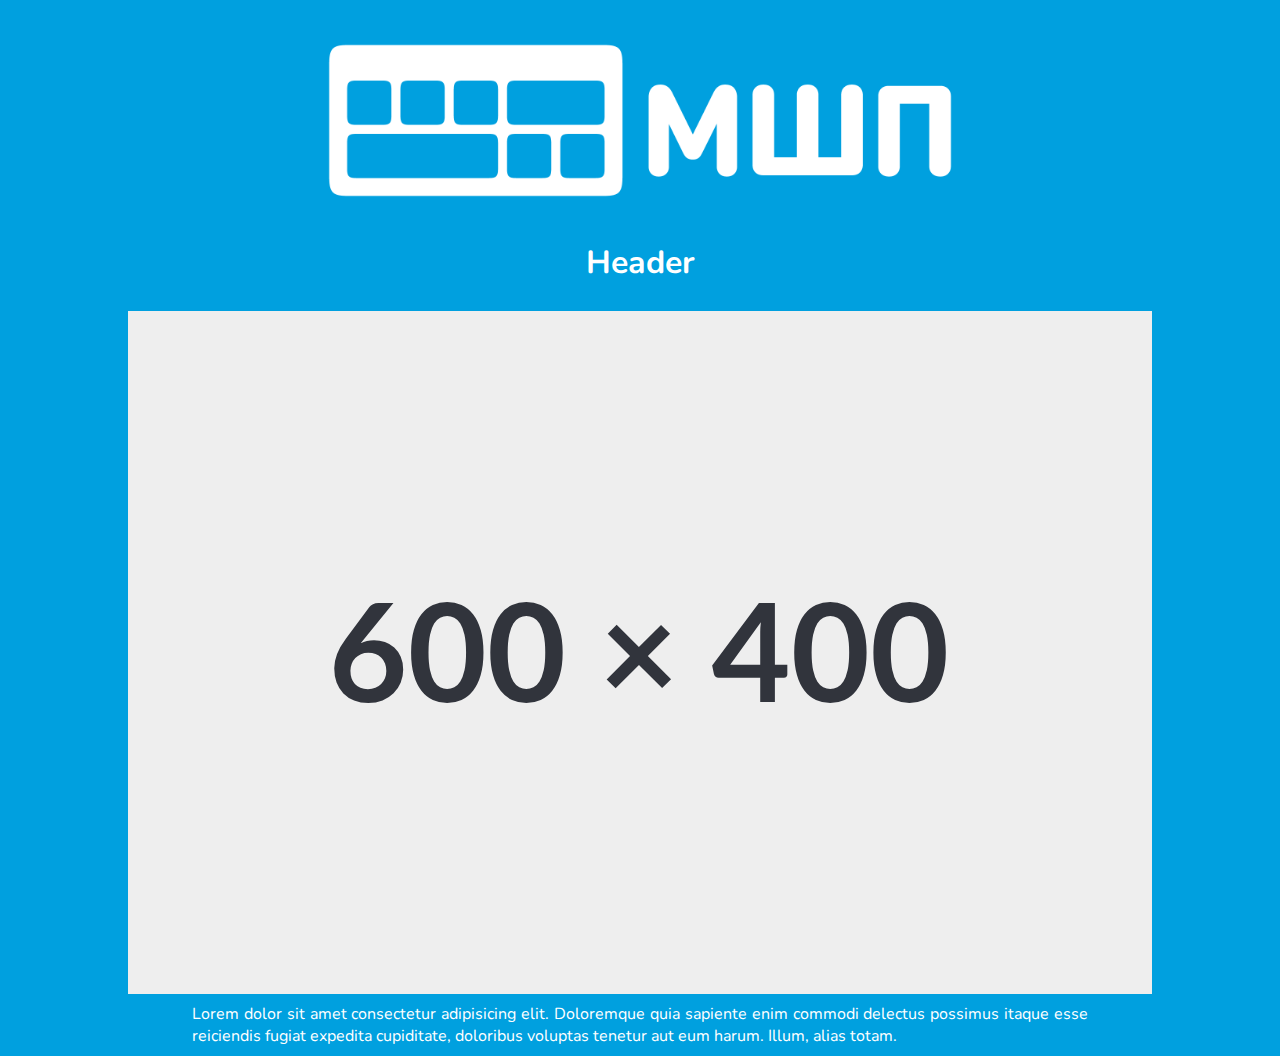
==== index.html @ 031e43b0 "1" ====
<!DOCTYPE html>
<html lang="ru">
<head>
    <meta charset="UTF-8">
    <meta http-equiv="X-UA-Compatible" content="IE=edge">
    <meta name="viewport" content="width=device-width, initial-scale=1.0">
    <title>Page 1</title>
    <link rel="stylesheet" href="style.css">
</head>
<body>
    <div class="container">
        
        <div class="content">
            <img src="assets/mshp-white.png" class="main-logo">
            <h1>Header</h1>
            <img src="assets/placeholder.svg" class = "task">
            <p>Lorem dolor sit amet consectetur adipisicing elit. Doloremque quia sapiente enim commodi delectus possimus itaque esse reiciendis fugiat expedita cupiditate, doloribus voluptas tenetur aut eum harum. Illum, alias totam.</p>    
        </div>
        
    </div>
    
</body>
</html>
---- style.css ----
@import url('https://fonts.googleapis.com/css2?family=Nunito:ital,wght@0,200..1000;1,200..1000&display=swap');




body {
    font-family: "Nunito", sans-serif;
    font-optical-sizing: auto;
    font-weight: normal;
    font-style: normal;
    font-size: 1rem;
    background-color: #00A0DF;
    color: #fff;
    margin: 0;
}


h1 {
    margin-top: 0;
    margin-bottom: 3vh;
}

h1:active {
    
    position: relative;
    animation: leftright 2s alternate infinite;
}

.button, .input-field {
    padding: 20px;
    /*margin: 10px;*/
    min-width: 20vw;
    text-align: center;
    transition: 0.1s;
    font-size: 2rem;
    box-sizing: border-box;
}

.button {
    border: #fff solid 2px;
    color: #fff;
    background-color: #002d74;
    
}

.next {
    width: 80vw;
    margin: 2vh auto;
}

.button:active {
    transform: scale(0.99);
    transition: 0.1s;
}

.input-field {
    border: #002d74 solid 2px;
    color: #002d74;
    background-color: #fff;
}

.answer-contain {
    display: flex;
    align-items: stretch;
    justify-content: center;
    width: 70vw;
}

p {
    text-align: justify;
    width: 70vw;
    margin-top: 1vh;
    margin-bottom: 1vh;
}

.story {
    margin-top: 2vh;
    margin-bottom: 2vh;
    font-style: italic;
}

.container, .content, .answer {
    display: flex;
    flex-direction: column;
    align-items: center;
}

.answer * {
    margin: 1vh auto;
}

.container {
    justify-content: space-between;
    height: 100vh;
}


.btn-container {
    display: flex;
    margin: 10vh auto;
    
}

.main-logo {
    width: 50vw;
    margin-top: 4vh;
    margin-bottom: 4vh;
}

.stretch {
    flex-grow: 1; 
  }

.task {
    width: 80vw;
    margin: auto;
}

@keyframes hint {
    0% {
        
        opacity: 0;
    }
    90% {
        opacity: 0.1;
    }
    100% {
        opacity: 1;

    }
}
.clock {
    display:flex;
    align-items: center;
    justify-content: center;
    width: 50vw;
    height: 50vw;
    border-radius: 10000%;
    background-color: #fff;
    
}
.clock::before {
    content: "";
    background-image: url('assets/clock.svg');
    background-repeat: no-repeat;
  
    position: absolute;
    z-index: 1;
  
    width: 50vw;
    height: 50vw;
    animation: hint 350s;
    left:50%;
    margin-left: -25vw;
    
}

.arrow {
    /*background: linear-gradient(180deg, rgba(14,0,255,1) 0%,rgba(255,0,0,1) 100%);*/
    height: 70%;
    width: 10%;
    position: absolute;
    transition: 0.5s;
    background-size: contain;
    background-position: center;
    background-repeat: no-repeat;
}


#arrowhour {
    background-image: url("assets/arrow-01.png");
}
#arrowmin {
    background-image: url("assets/arrow-02.png");
}

/*.clock:hover .arrow{
    transform: rotate(90deg);
}*/

.correhour {
    transform: rotate(180deg);
}

.corremin {
    transform: rotate(180deg) scaleY(1.25);
   
}
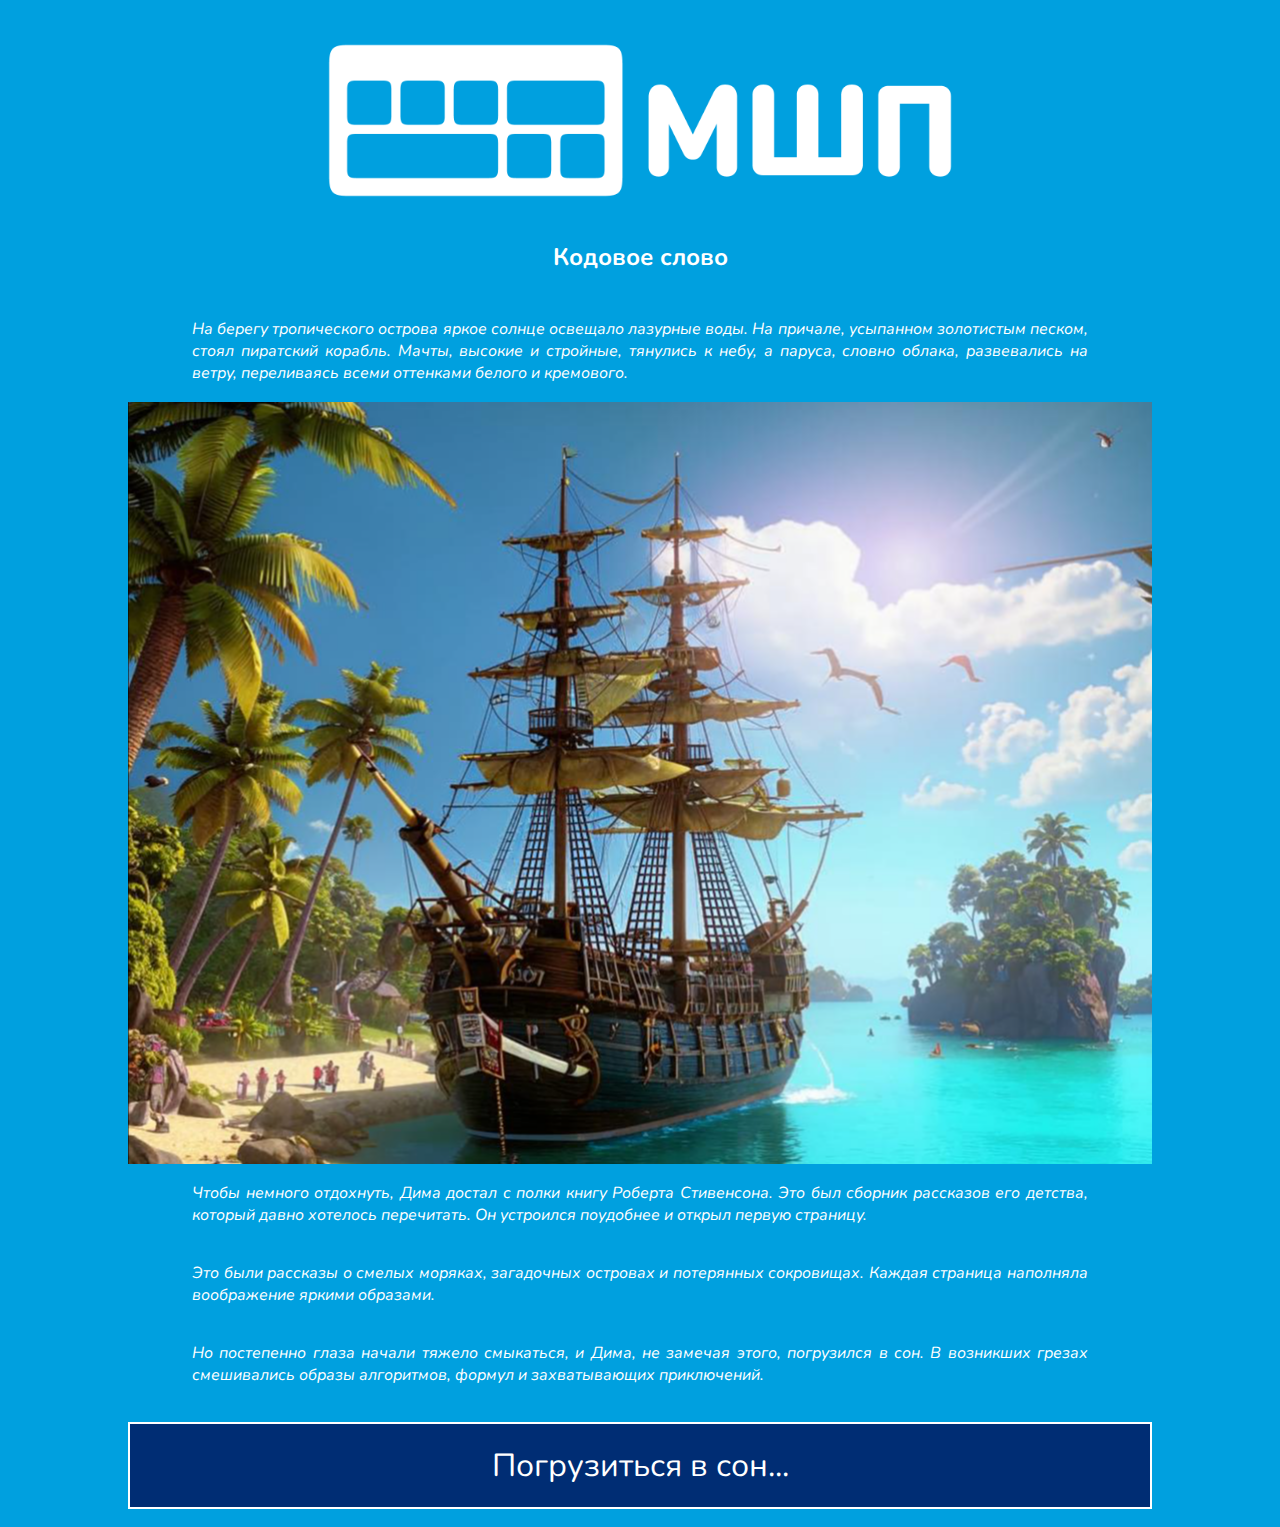
==== commit c2588e60: "1" ====
--- a/index.html
+++ b/index.html
@@ -1,23 +1,40 @@
 <!DOCTYPE html>
 <html lang="ru">
-<head>
-    <meta charset="UTF-8">
-    <meta http-equiv="X-UA-Compatible" content="IE=edge">
-    <meta name="viewport" content="width=device-width, initial-scale=1.0">
+  <head>
+    <meta charset="UTF-8" />
+    <meta http-equiv="X-UA-Compatible" content="IE=edge" />
+    <meta name="viewport" content="width=device-width, initial-scale=1.0" />
     <title>Page 1</title>
-    <link rel="stylesheet" href="style.css">
-</head>
-<body>
+    <link rel="stylesheet" href="style.css" />
+  </head>
+  <body>
     <div class="container">
+      <div class="content">
+        <img src="assets/mshp-white.png" class="main-logo" />
+        <h1>Кодовое слово</h1>
+
+        <p class="story">
+            На берегу тропического острова яркое солнце освещало лазурные воды. На причале, усыпанном золотистым песком, стоял пиратский корабль. Мачты, высокие и стройные, тянулись к небу, а паруса, словно облака, развевались на ветру, переливаясь всеми оттенками белого и кремового. 
+        </p>
+        <img src="assets/image1.png" class="task" />
+        <p class="story">
+          Чтобы немного отдохнуть, Дима достал с полки книгу Роберта Стивенсона.
+          Это был сборник рассказов его детства, который давно хотелось
+          перечитать. Он устроился поудобнее и открыл первую страницу.
+        </p>
+
+        <p class="story">
+          Это были рассказы о смелых моряках, загадочных островах и потерянных
+          сокровищах. Каждая страница наполняла воображение яркими образами.
+        </p>
         
-        <div class="content">
-            <img src="assets/mshp-white.png" class="main-logo">
-            <h1>Header</h1>
-            <img src="assets/placeholder.svg" class = "task">
-            <p>Lorem dolor sit amet consectetur adipisicing elit. Doloremque quia sapiente enim commodi delectus possimus itaque esse reiciendis fugiat expedita cupiditate, doloribus voluptas tenetur aut eum harum. Illum, alias totam.</p>    
-        </div>
-        
+        <p class="story">
+          Но постепенно глаза начали тяжело смыкаться, и Дима, не замечая этого,
+          погрузился в сон. В возникших грезах смешивались образы алгоритмов,
+          формул и захватывающих приключений.
+        </p>
+        <a class="button next" href="index.html">Погрузиться в сон...</a>
+      </div>
     </div>
-    
-</body>
-</html>+  </body>
+</html>
--- a/style.css
+++ b/style.css
@@ -18,6 +18,9 @@
 h1 {
     margin-top: 0;
     margin-bottom: 3vh;
+    text-align:center;
+    width: 70vw;
+    font-size: 1.5rem;
 }
 
 h1:active {
@@ -43,9 +46,23 @@
     
 }
 
+@keyframes action {
+    0% {
+        transform: scale(1);
+    }
+    100% {
+        transform: scale(1.1);
+    }
+}
+
 .next {
     width: 80vw;
     margin: 2vh auto;
+    text-decoration: none;
+    animation: action alternate-reverse infinite 2s;
+}
+.next:visited {
+    color: #fff;
 }
 
 .button:active {
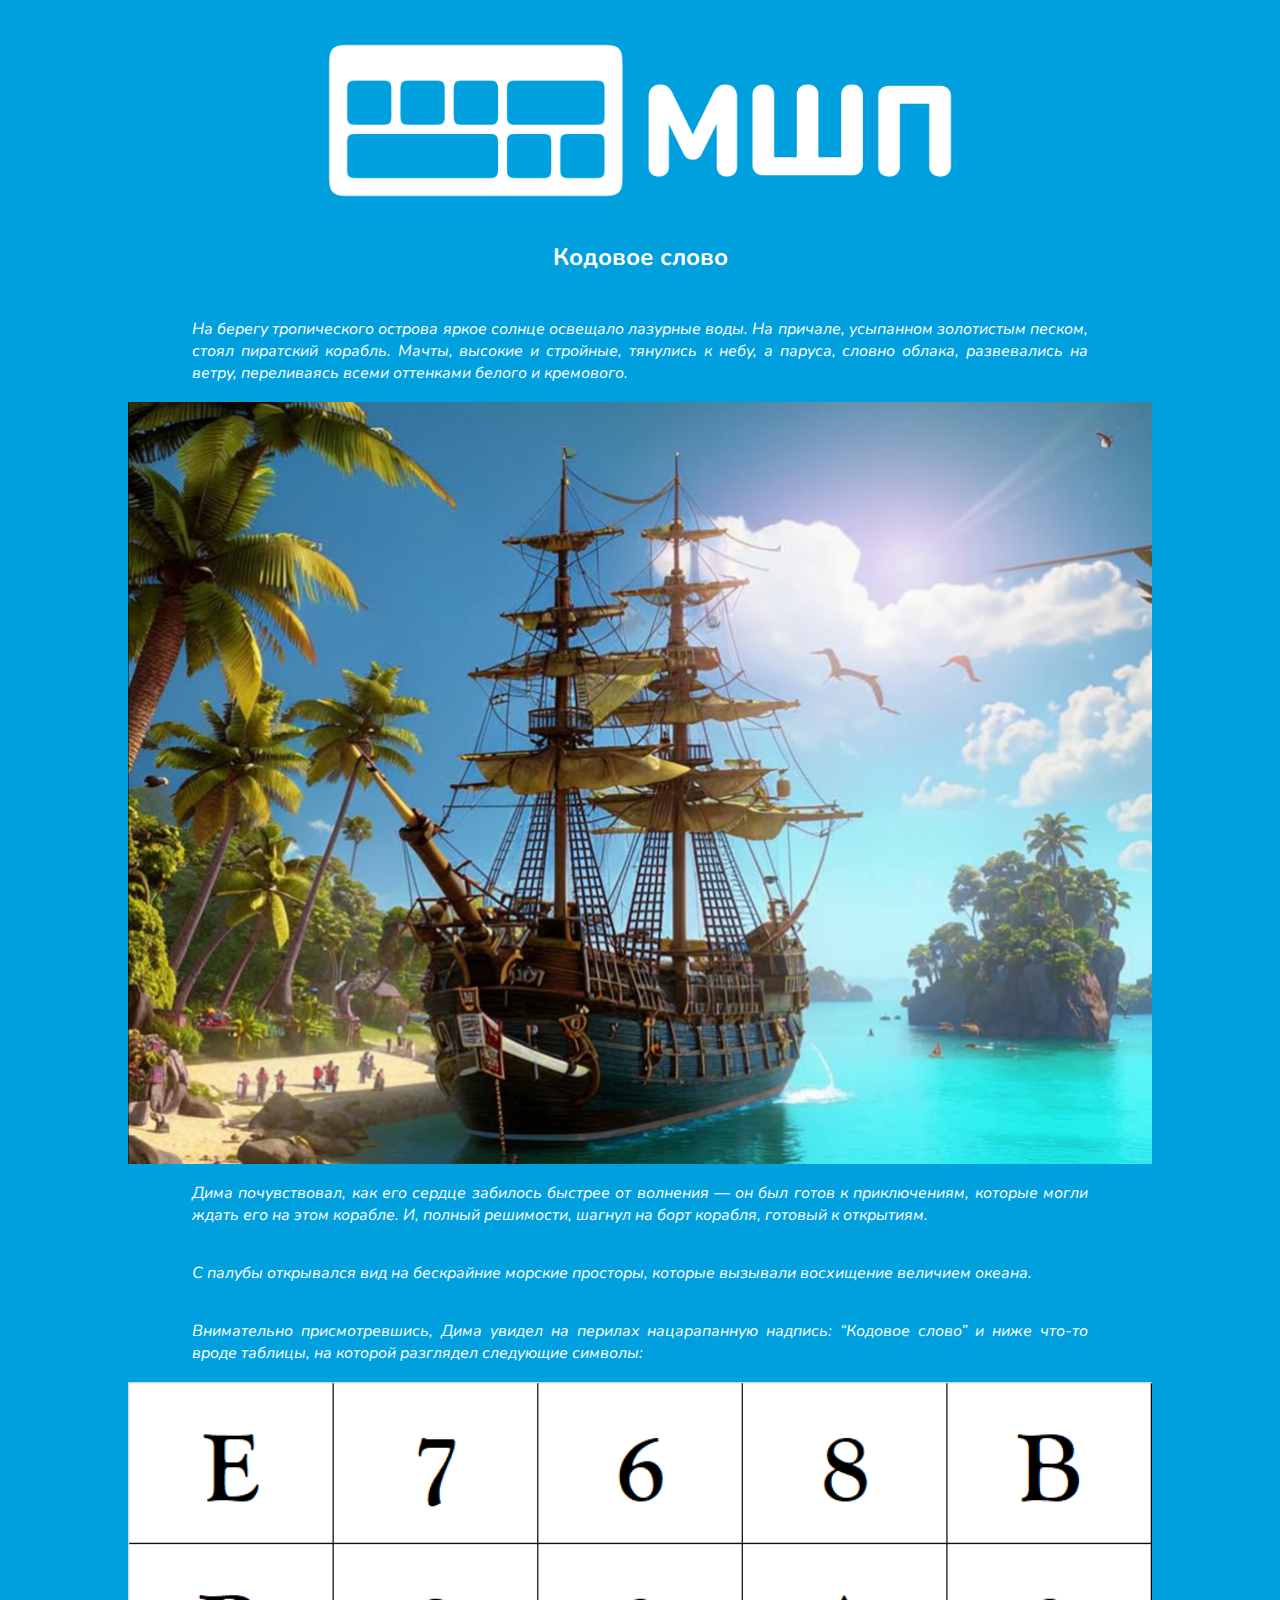
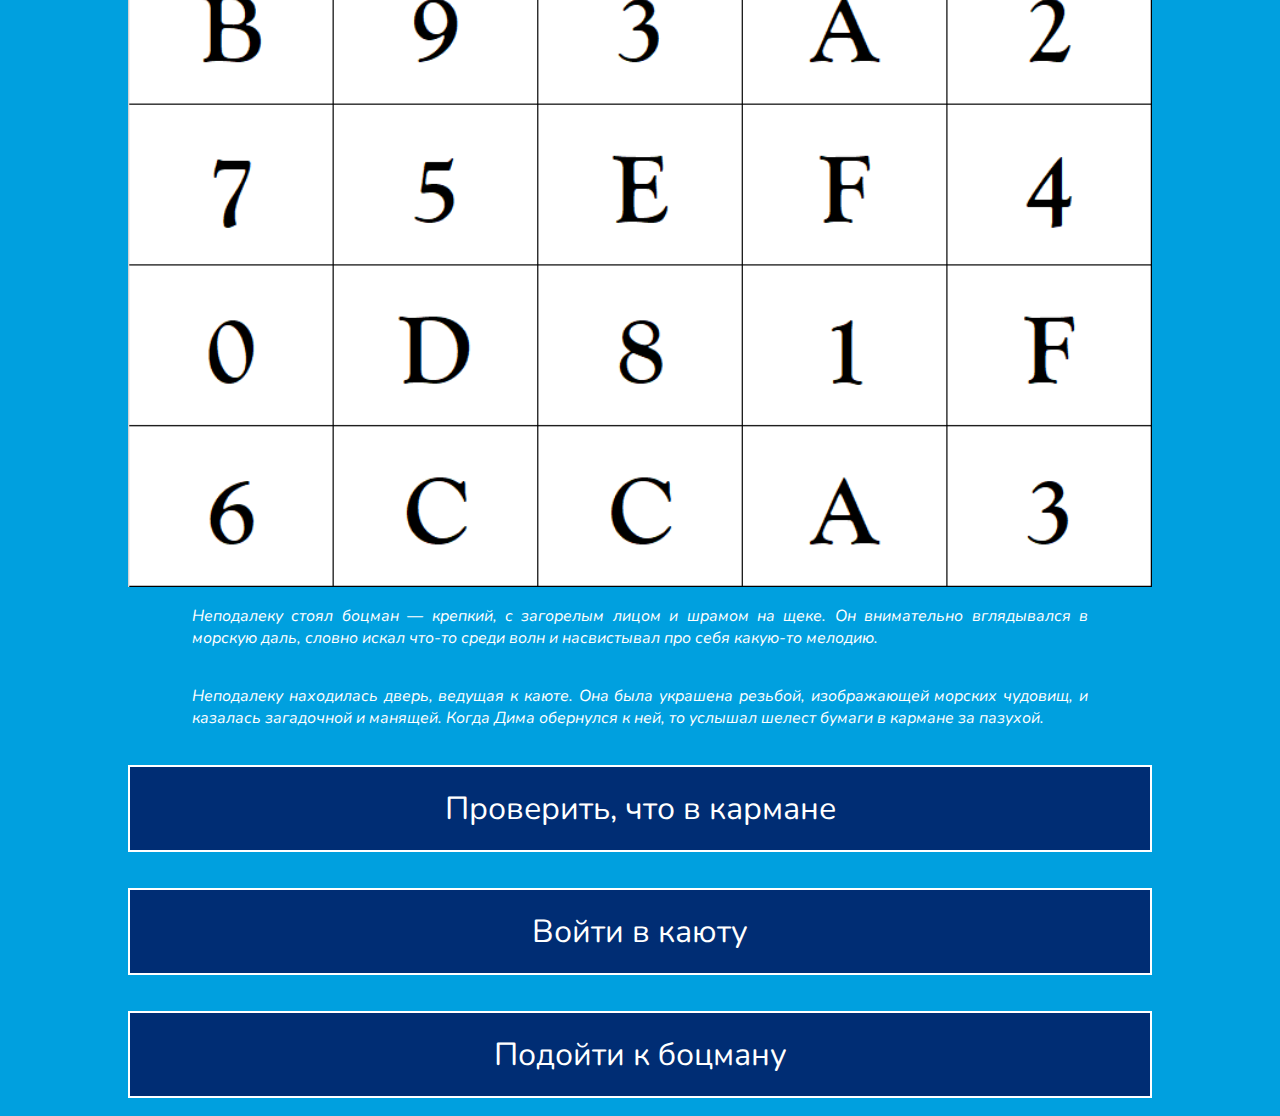
==== commit 8693191b: "1" ====
--- a/index.html
+++ b/index.html
@@ -17,23 +17,27 @@
             На берегу тропического острова яркое солнце освещало лазурные воды. На причале, усыпанном золотистым песком, стоял пиратский корабль. Мачты, высокие и стройные, тянулись к небу, а паруса, словно облака, развевались на ветру, переливаясь всеми оттенками белого и кремового. 
         </p>
         <img src="assets/image1.png" class="task" />
+        
         <p class="story">
-          Чтобы немного отдохнуть, Дима достал с полки книгу Роберта Стивенсона.
-          Это был сборник рассказов его детства, который давно хотелось
-          перечитать. Он устроился поудобнее и открыл первую страницу.
-        </p>
-
-        <p class="story">
-          Это были рассказы о смелых моряках, загадочных островах и потерянных
-          сокровищах. Каждая страница наполняла воображение яркими образами.
+            Дима почувствовал, как его сердце забилось быстрее от волнения — он был готов к приключениям, которые могли ждать его на этом корабле. И, полный решимости, шагнул на борт корабля, готовый к открытиям.
         </p>
         
         <p class="story">
-          Но постепенно глаза начали тяжело смыкаться, и Дима, не замечая этого,
-          погрузился в сон. В возникших грезах смешивались образы алгоритмов,
-          формул и захватывающих приключений.
+            С палубы открывался вид на бескрайние морские просторы, которые вызывали восхищение величием океана. 
         </p>
-        <a class="button next" href="index.html">Погрузиться в сон...</a>
+        <p class="story">
+            Внимательно присмотревшись, Дима увидел на перилах нацарапанную надпись: “Кодовое слово” и ниже что-то вроде таблицы, на которой разглядел следующие символы:
+        </p>
+        <img src="assets/image2.png" class="task" />
+        <p class="story">
+            Неподалеку стоял боцман — крепкий, с загорелым лицом и шрамом на щеке. Он внимательно вглядывался в морскую даль, словно искал что-то среди волн и насвистывал про себя какую-то мелодию.
+        </p>
+        <p class="story">
+            Неподалеку находилась дверь, ведущая к каюте. Она была украшена резьбой, изображающей морских чудовищ, и казалась загадочной и манящей. Когда Дима обернулся к ней, то услышал шелест бумаги в кармане за пазухой.
+        </p>
+        <a id = "anchor" class="button next" href="page-1.html">Проверить, что в кармане</a>
+        <a class="button next" href="page-2.html">Войти в каюту</a>
+        <a class="button next" href="page-3.html">Подойти к боцману</a>
       </div>
     </div>
   </body>
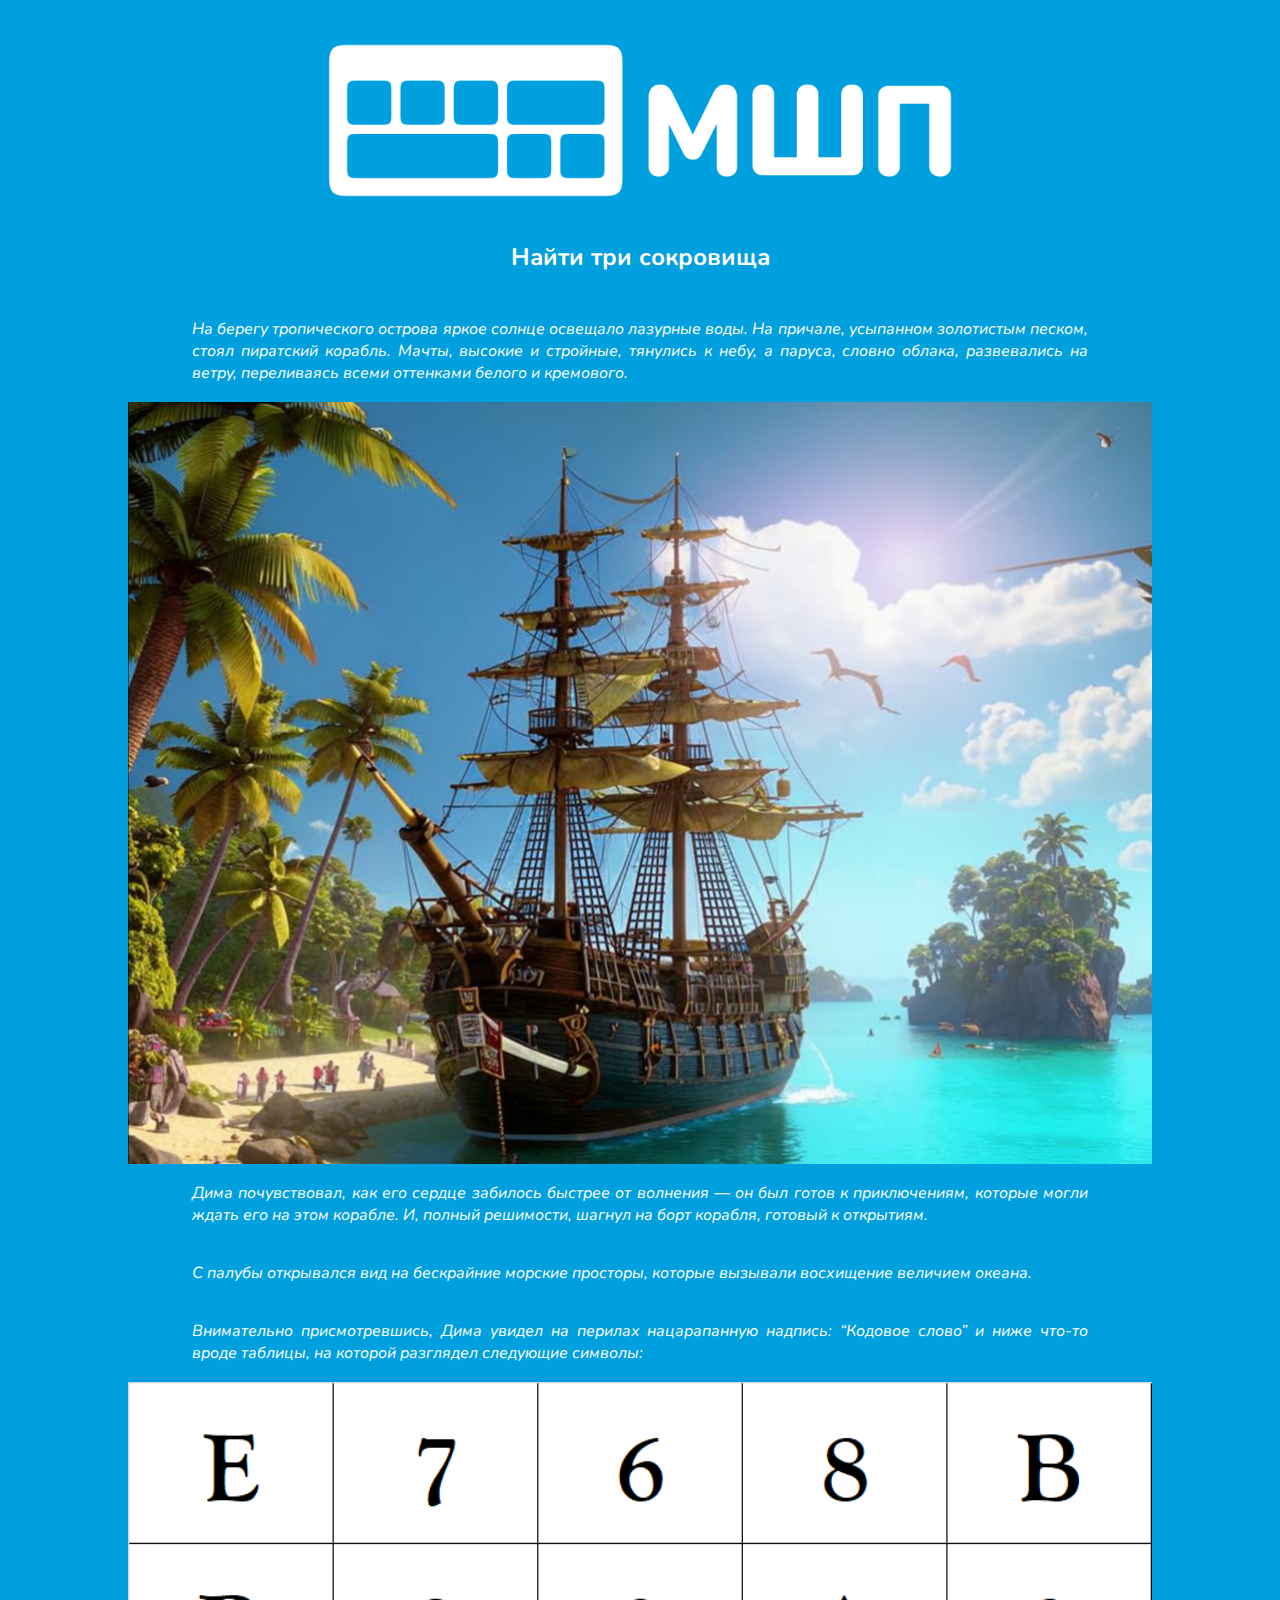
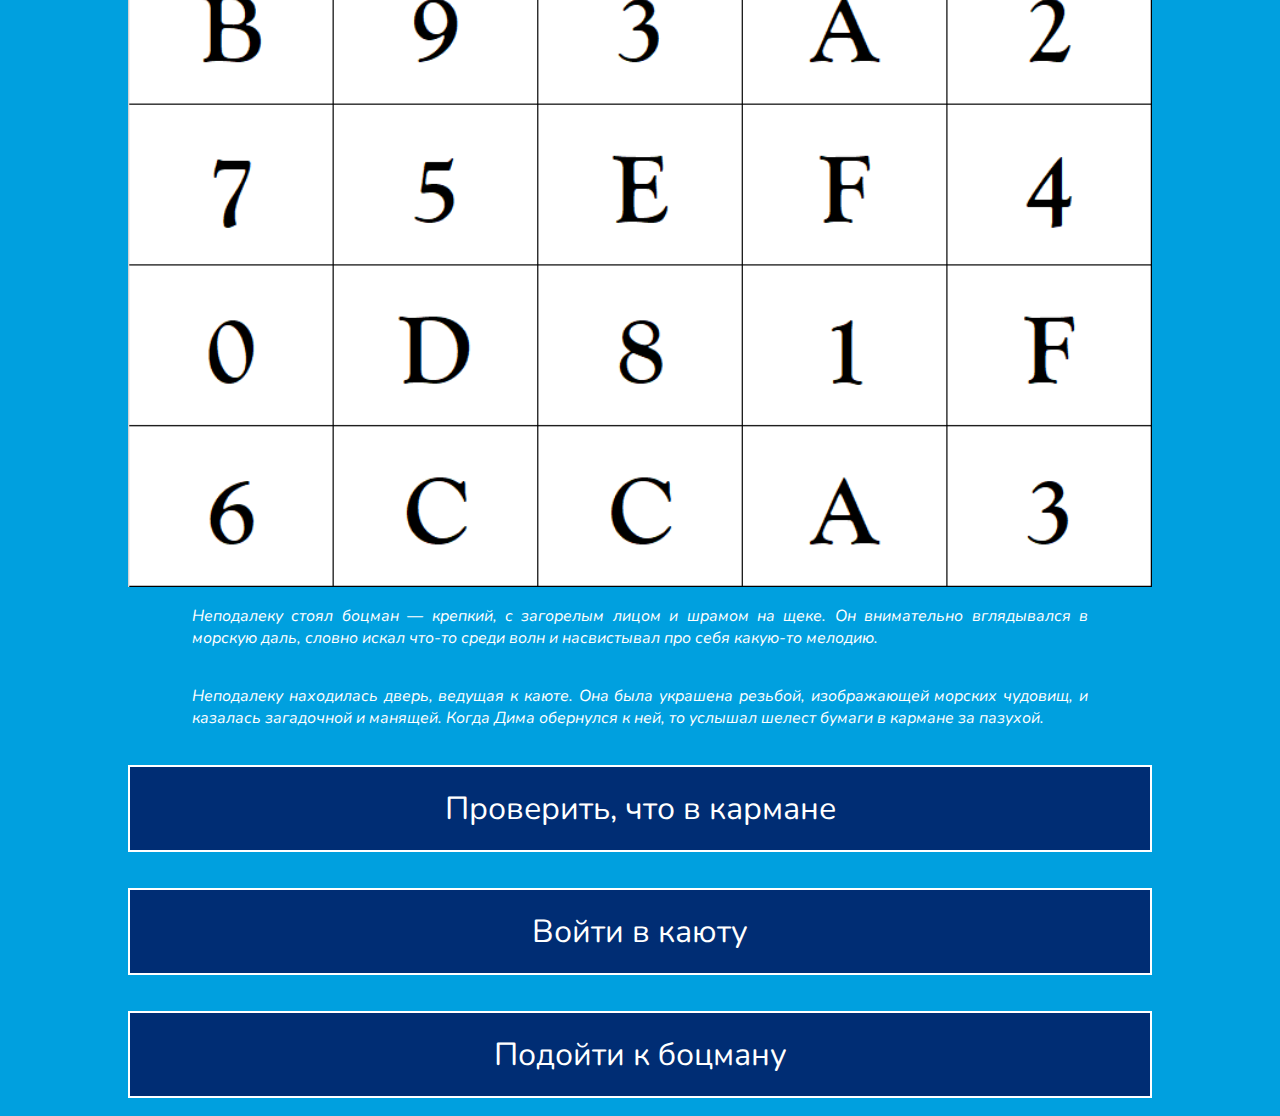
==== commit 24fea49d: "1" ====
--- a/index.html
+++ b/index.html
@@ -11,7 +11,7 @@
     <div class="container">
       <div class="content">
         <img src="assets/mshp-white.png" class="main-logo" />
-        <h1>Кодовое слово</h1>
+        <h1>Найти три сокровища</h1>
 
         <p class="story">
             На берегу тропического острова яркое солнце освещало лазурные воды. На причале, усыпанном золотистым песком, стоял пиратский корабль. Мачты, высокие и стройные, тянулись к небу, а паруса, словно облака, развевались на ветру, переливаясь всеми оттенками белого и кремового. 
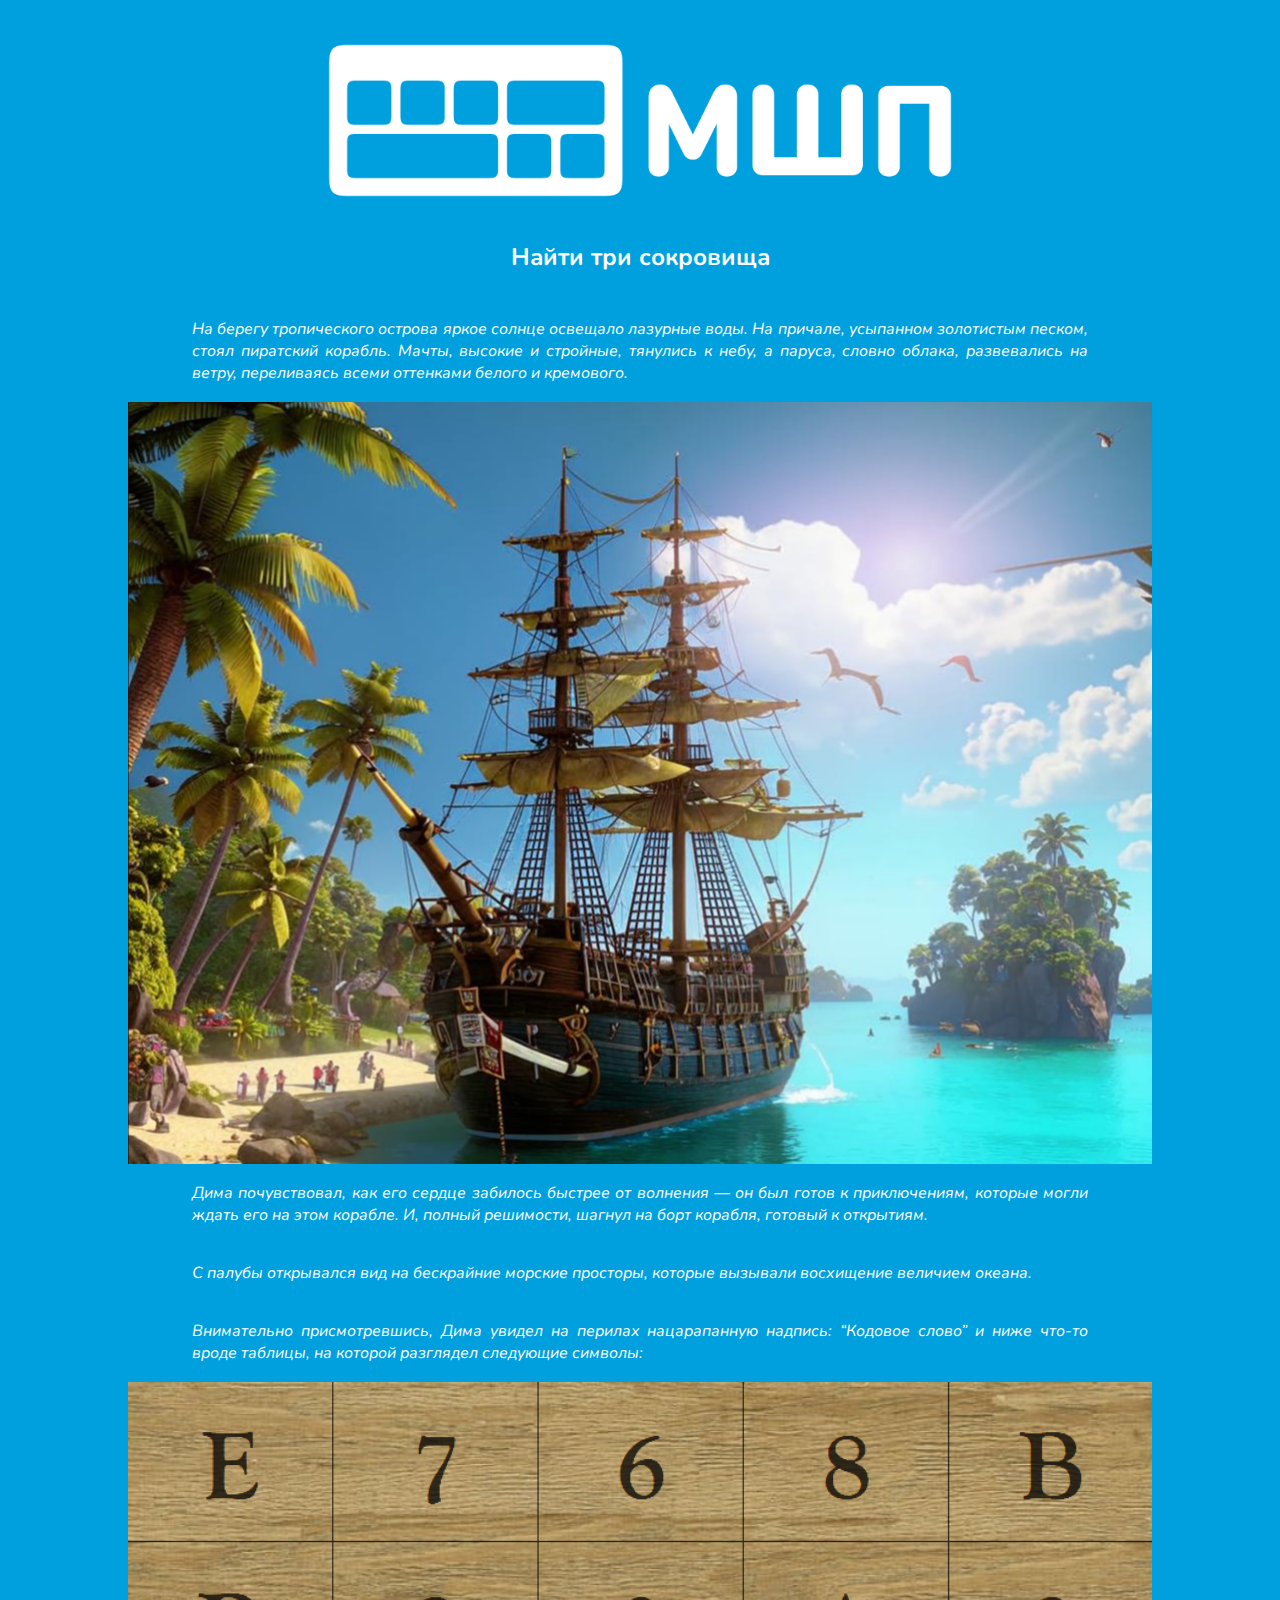
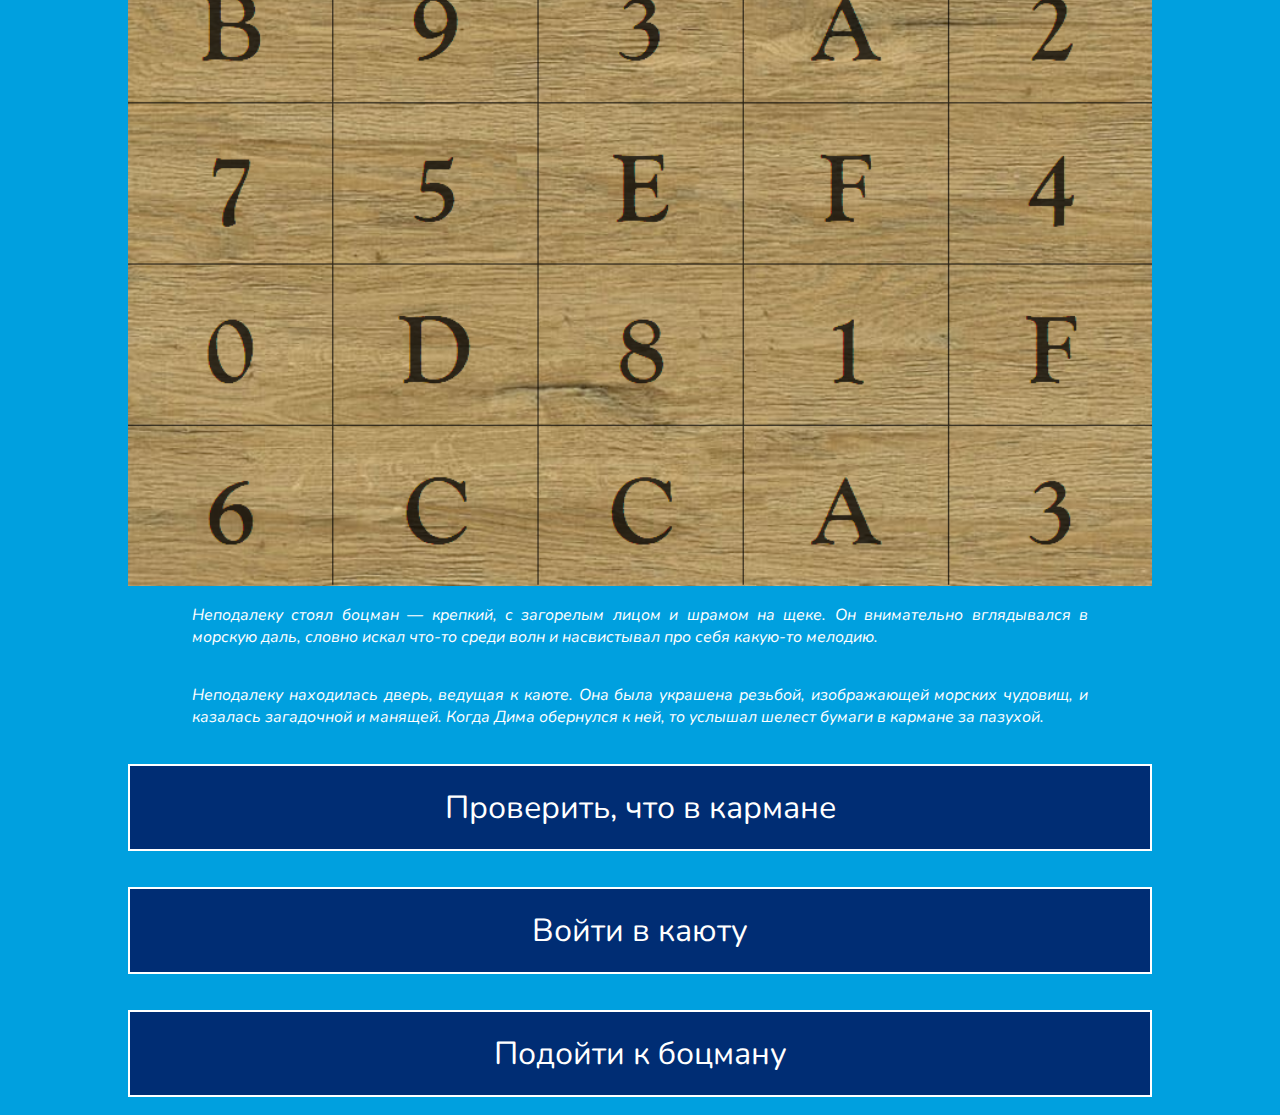
==== commit e5f5ea31: "1" ====
--- a/index.html
+++ b/index.html
@@ -4,7 +4,7 @@
     <meta charset="UTF-8" />
     <meta http-equiv="X-UA-Compatible" content="IE=edge" />
     <meta name="viewport" content="width=device-width, initial-scale=1.0" />
-    <title>Page 1</title>
+    <title>Палуба</title>
     <link rel="stylesheet" href="style.css" />
   </head>
   <body>
@@ -14,28 +14,43 @@
         <h1>Найти три сокровища</h1>
 
         <p class="story">
-            На берегу тропического острова яркое солнце освещало лазурные воды. На причале, усыпанном золотистым песком, стоял пиратский корабль. Мачты, высокие и стройные, тянулись к небу, а паруса, словно облака, развевались на ветру, переливаясь всеми оттенками белого и кремового. 
+          На берегу тропического острова яркое солнце освещало лазурные воды. На
+          причале, усыпанном золотистым песком, стоял пиратский корабль. Мачты,
+          высокие и стройные, тянулись к небу, а паруса, словно облака,
+          развевались на ветру, переливаясь всеми оттенками белого и кремового.
         </p>
         <img src="assets/image1.png" class="task" />
-        
+
         <p class="story">
-            Дима почувствовал, как его сердце забилось быстрее от волнения — он был готов к приключениям, которые могли ждать его на этом корабле. И, полный решимости, шагнул на борт корабля, готовый к открытиям.
+          Дима почувствовал, как его сердце забилось быстрее от волнения — он
+          был готов к приключениям, которые могли ждать его на этом корабле. И,
+          полный решимости, шагнул на борт корабля, готовый к открытиям.
         </p>
-        
+
         <p class="story">
-            С палубы открывался вид на бескрайние морские просторы, которые вызывали восхищение величием океана. 
+          С палубы открывался вид на бескрайние морские просторы, которые
+          вызывали восхищение величием океана.
         </p>
         <p class="story">
-            Внимательно присмотревшись, Дима увидел на перилах нацарапанную надпись: “Кодовое слово” и ниже что-то вроде таблицы, на которой разглядел следующие символы:
+          Внимательно присмотревшись, Дима увидел на перилах нацарапанную
+          надпись: “Кодовое слово” и ниже что-то вроде таблицы, на которой
+          разглядел следующие символы:
         </p>
         <img src="assets/image2.png" class="task" />
         <p class="story">
-            Неподалеку стоял боцман — крепкий, с загорелым лицом и шрамом на щеке. Он внимательно вглядывался в морскую даль, словно искал что-то среди волн и насвистывал про себя какую-то мелодию.
+          Неподалеку стоял боцман — крепкий, с загорелым лицом и шрамом на щеке.
+          Он внимательно вглядывался в морскую даль, словно искал что-то среди
+          волн и насвистывал про себя какую-то мелодию.
         </p>
         <p class="story">
-            Неподалеку находилась дверь, ведущая к каюте. Она была украшена резьбой, изображающей морских чудовищ, и казалась загадочной и манящей. Когда Дима обернулся к ней, то услышал шелест бумаги в кармане за пазухой.
+          Неподалеку находилась дверь, ведущая к каюте. Она была украшена
+          резьбой, изображающей морских чудовищ, и казалась загадочной и
+          манящей. Когда Дима обернулся к ней, то услышал шелест бумаги в
+          кармане за пазухой.
         </p>
-        <a id = "anchor" class="button next" href="page-1.html">Проверить, что в кармане</a>
+        <a id="anchor" class="button next" href="page-1.html"
+          >Проверить, что в кармане</a
+        >
         <a class="button next" href="page-2.html">Войти в каюту</a>
         <a class="button next" href="page-3.html">Подойти к боцману</a>
       </div>
--- a/style.css
+++ b/style.css
@@ -132,6 +132,13 @@
     width: 80vw;
     margin: auto;
 }
+
+.question {
+    font-weight: bold;
+    font-family: 'Courier New', Courier, monospace;
+    font-size: 2rem;
+    text-align: center;
+}   
 
 @keyframes hint {
     0% {
@@ -186,9 +193,11 @@
 
 #arrowhour {
     background-image: url("assets/arrow-01.png");
+    transform:rotate(30deg);
 }
 #arrowmin {
     background-image: url("assets/arrow-02.png");
+    transform:rotate(30deg);
 }
 
 /*.clock:hover .arrow{
@@ -196,10 +205,10 @@
 }*/
 
 .correhour {
-    transform: rotate(180deg);
+    transform: rotate(150deg) !important;
 }
 
 .corremin {
-    transform: rotate(180deg) scaleY(1.25);
+    transform: rotate(180deg) scaleY(1.25) !important;
    
 }